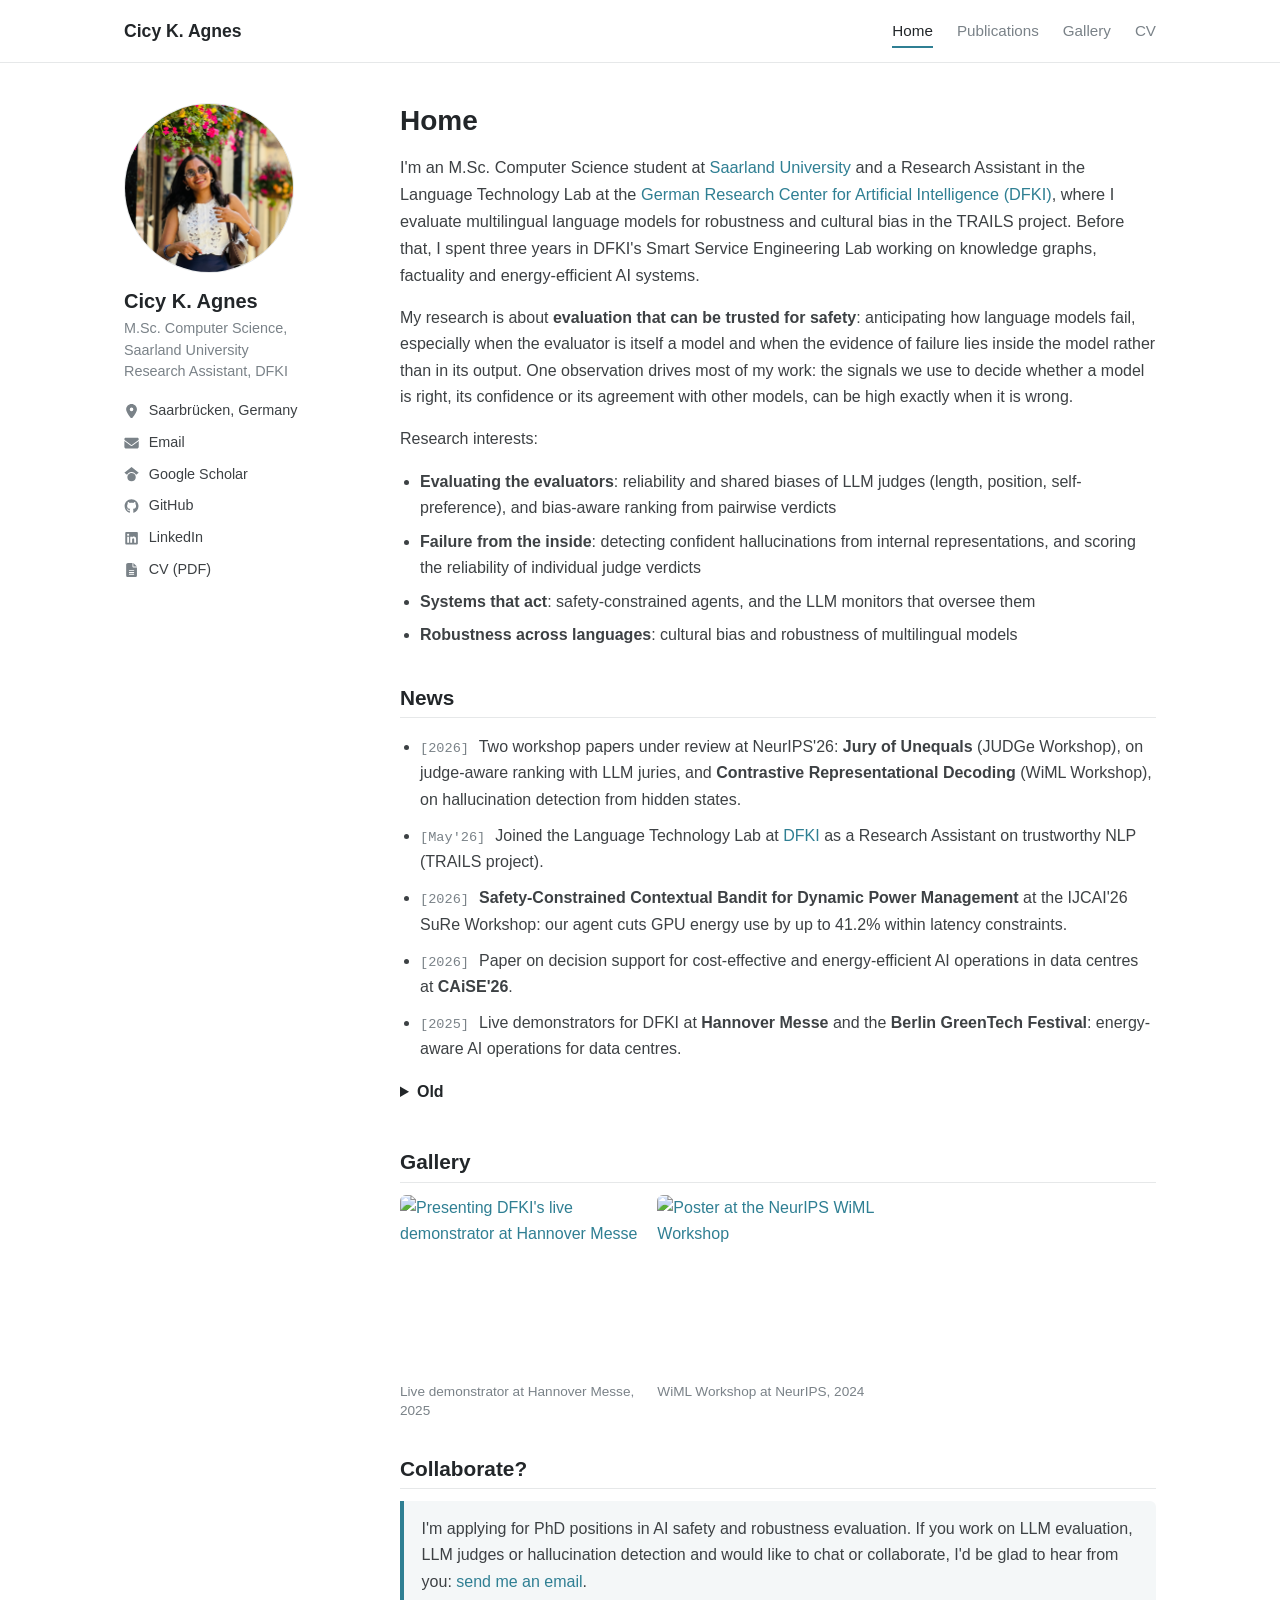
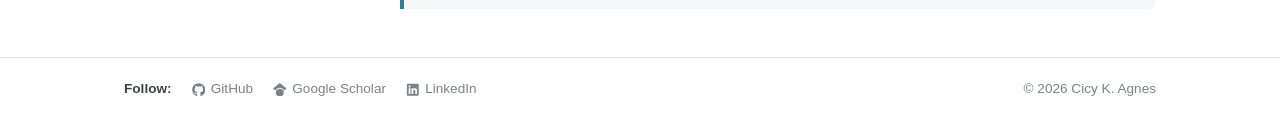
==== index.html @ 43bc0677 "Update gallery image links in index.html" ====
<!doctype html>
<html lang="en">
<head>
  <meta charset="utf-8">
  <meta name="viewport" content="width=device-width, initial-scale=1">
  <title>Cicy K. Agnes</title>
  <meta name="description" content="Cicy K. Agnes: M.Sc. Computer Science student at Saarland University and Research Assistant at DFKI, working on safety and robustness evaluation of language models, LLM-as-a-judge and hallucination detection.">
  <meta name="author" content="Cicy K. Agnes">
  <meta property="og:title" content="Cicy K. Agnes">
  <meta property="og:description" content="Cicy K. Agnes: M.Sc. Computer Science student at Saarland University and Research Assistant at DFKI, working on safety and robustness evaluation of language models, LLM-as-a-judge and hallucination detection.">
  <meta property="og:type" content="website">
  <link rel="icon" href="data:image/svg+xml,%3Csvg xmlns='http://www.w3.org/2000/svg' viewBox='0 0 64 64'%3E%3Crect width='64' height='64' rx='14' fill='%232f7f93'/%3E%3Ctext x='32' y='42' font-family='Arial,sans-serif' font-size='28' font-weight='700' text-anchor='middle' fill='white'%3ECA%3C/text%3E%3C/svg%3E">
  <link rel="stylesheet" href="assets/css/style.css">
</head>
<body>

  <!-- Icons: Font Awesome Free 6.5.2 by @fontawesome - https://fontawesome.com
       License - https://fontawesome.com/license/free (Icons: CC BY 4.0) -->
  <svg xmlns="http://www.w3.org/2000/svg" style="display:none">
    <symbol id="i-github" viewBox="0 0 496 512"><path d="M165.9 397.4c0 2-2.3 3.6-5.2 3.6-3.3.3-5.6-1.3-5.6-3.6 0-2 2.3-3.6 5.2-3.6 3-.3 5.6 1.3 5.6 3.6zm-31.1-4.5c-.7 2 1.3 4.3 4.3 4.9 2.6 1 5.6 0 6.2-2s-1.3-4.3-4.3-5.2c-2.6-.7-5.5.3-6.2 2.3zm44.2-1.7c-2.9.7-4.9 2.6-4.6 4.9.3 2 2.9 3.3 5.9 2.6 2.9-.7 4.9-2.6 4.6-4.6-.3-1.9-3-3.2-5.9-2.9zM244.8 8C106.1 8 0 113.3 0 252c0 110.9 69.8 205.8 169.5 239.2 12.8 2.3 17.3-5.6 17.3-12.1 0-6.2-.3-40.4-.3-61.4 0 0-70 15-84.7-29.8 0 0-11.4-29.1-27.8-36.6 0 0-22.9-15.7 1.6-15.4 0 0 24.9 2 38.6 25.8 21.9 38.6 58.6 27.5 72.9 20.9 2.3-16 8.8-27.1 16-33.7-55.9-6.2-112.3-14.3-112.3-110.5 0-27.5 7.6-41.3 23.6-58.9-2.6-6.5-11.1-33.3 2.6-67.9 20.9-6.5 69 27 69 27 20-5.6 41.5-8.5 62.8-8.5s42.8 2.9 62.8 8.5c0 0 48.1-33.6 69-27 13.7 34.7 5.2 61.4 2.6 67.9 16 17.7 25.8 31.5 25.8 58.9 0 96.5-58.9 104.2-114.8 110.5 9.2 7.9 17 22.9 17 46.4 0 33.7-.3 75.4-.3 83.6 0 6.5 4.6 14.4 17.3 12.1C428.2 457.8 496 362.9 496 252 496 113.3 383.5 8 244.8 8zM97.2 352.9c-1.3 1-1 3.3.7 5.2 1.6 1.6 3.9 2.3 5.2 1 1.3-1 1-3.3-.7-5.2-1.6-1.6-3.9-2.3-5.2-1zm-10.8-8.1c-.7 1.3.3 2.9 2.3 3.9 1.6 1 3.6.7 4.3-.7.7-1.3-.3-2.9-2.3-3.9-2-.6-3.6-.3-4.3.7zm32.4 35.6c-1.6 1.3-1 4.3 1.3 6.2 2.3 2.3 5.2 2.6 6.5 1 1.3-1.3.7-4.3-1.3-6.2-2.2-2.3-5.2-2.6-6.5-1zm-11.4-14.7c-1.6 1-1.6 3.6 0 5.9 1.6 2.3 4.3 3.3 5.6 2.3 1.6-1.3 1.6-3.9 0-6.2-1.4-2.3-4-3.3-5.6-2z"/></symbol>
    <symbol id="i-linkedin" viewBox="0 0 448 512"><path d="M416 32H31.9C14.3 32 0 46.5 0 64.3v383.4C0 465.5 14.3 480 31.9 480H416c17.6 0 32-14.5 32-32.3V64.3c0-17.8-14.4-32.3-32-32.3zM135.4 416H69V202.2h66.5V416zm-33.2-243c-21.3 0-38.5-17.3-38.5-38.5S80.9 96 102.2 96c21.2 0 38.5 17.3 38.5 38.5 0 21.3-17.2 38.5-38.5 38.5zm282.1 243h-66.4V312c0-24.8-.5-56.7-34.5-56.7-34.6 0-39.9 27-39.9 54.9V416h-66.4V202.2h63.7v29.2h.9c8.9-16.8 30.6-34.5 62.9-34.5 67.2 0 79.7 44.3 79.7 101.9V416z"/></symbol>
    <symbol id="i-scholar" viewBox="0 0 512 512"><path d="M390.9 298.5c0 0 0 .1 .1 .1c9.2 19.4 14.4 41.1 14.4 64C405.3 445.1 338.5 512 256 512s-149.3-66.9-149.3-149.3c0-22.9 5.2-44.6 14.4-64h0c1.7-3.6 3.6-7.2 5.6-10.7c4.4-7.6 9.4-14.7 15-21.3c27.4-32.6 68.5-53.3 114.4-53.3c33.6 0 64.6 11.1 89.6 29.9c9.1 6.9 17.4 14.7 24.8 23.5c5.6 6.6 10.6 13.8 15 21.3c2 3.4 3.8 7 5.5 10.5zm26.4-18.8c-30.1-58.4-91-98.4-161.3-98.4s-131.2 40-161.3 98.4L0 202.7 256 0 512 202.7l-94.7 77.1z"/></symbol>
    <symbol id="i-envelope" viewBox="0 0 512 512"><path d="M48 64C21.5 64 0 85.5 0 112c0 15.1 7.1 29.3 19.2 38.4L236.8 313.6c11.4 8.5 27 8.5 38.4 0L492.8 150.4c12.1-9.1 19.2-23.3 19.2-38.4c0-26.5-21.5-48-48-48H48zM0 176V384c0 35.3 28.7 64 64 64H448c35.3 0 64-28.7 64-64V176L294.4 339.2c-22.8 17.1-54 17.1-76.8 0L0 176z"/></symbol>
    <symbol id="i-location" viewBox="0 0 384 512"><path d="M215.7 499.2C267 435 384 279.4 384 192C384 86 298 0 192 0S0 86 0 192c0 87.4 117 243 168.3 307.2c12.3 15.3 35.1 15.3 47.4 0zM192 128a64 64 0 1 1 0 128 64 64 0 1 1 0-128z"/></symbol>
    <symbol id="i-cv" viewBox="0 0 384 512"><path d="M64 0C28.7 0 0 28.7 0 64V448c0 35.3 28.7 64 64 64H320c35.3 0 64-28.7 64-64V160H256c-17.7 0-32-14.3-32-32V0H64zM256 0V128H384L256 0zM112 256H272c8.8 0 16 7.2 16 16s-7.2 16-16 16H112c-8.8 0-16-7.2-16-16s7.2-16 16-16zm0 64H272c8.8 0 16 7.2 16 16s-7.2 16-16 16H112c-8.8 0-16-7.2-16-16s7.2-16 16-16zm0 64H272c8.8 0 16 7.2 16 16s-7.2 16-16 16H112c-8.8 0-16-7.2-16-16s7.2-16 16-16z"/></symbol>
  </svg>

  <header class="masthead">
    <div class="masthead-inner">
      <a class="site-title" href="index.html">Cicy K. Agnes</a>
      <nav class="site-nav" aria-label="Main">
      <a href="index.html" aria-current="page">Home</a>
      <a href="publications.html">Publications</a>
      <a href="index.html#gallery">Gallery</a>
      <a href="files/CV.pdf">CV</a>
      </nav>
    </div>
  </header>

  <div class="page">
    <aside class="sidebar">
      
      <img class="avatar" src="images/IMG_2070.jpg" onerror="this.onerror=null;this.src='images/profile.svg'" alt="Photo of Cicy K. Agnes">
      <h2 class="author-name">Cicy K. Agnes</h2>
      <p class="author-bio">M.Sc. Computer Science, Saarland University<br>Research Assistant, DFKI</p>
      <ul class="author-links">
        <li><svg class="icon" aria-hidden="true"><use href="#i-location"/></svg><span>Saarbr&uuml;cken, Germany</span></li>
        <li><svg class="icon" aria-hidden="true"><use href="#i-envelope"/></svg><a href="mailto:cicyagnes@gmail.com">Email</a></li>
        <li><svg class="icon" aria-hidden="true"><use href="#i-scholar"/></svg><a href="https://scholar.google.com/citations?user=YOUR-SCHOLAR-ID">Google Scholar</a></li>
        <li><svg class="icon" aria-hidden="true"><use href="#i-github"/></svg><a href="https://github.com/YOUR-GITHUB-USERNAME">GitHub</a></li>
        <li><svg class="icon" aria-hidden="true"><use href="#i-linkedin"/></svg><a href="https://www.linkedin.com/in/cicykagnes">LinkedIn</a></li>
        <li><svg class="icon" aria-hidden="true"><use href="#i-cv"/></svg><a href="files/CV.pdf">CV (PDF)</a></li>
      </ul>
    </aside>

    <main class="content">
      <h1>Home</h1>

      <p class="lead">I'm an M.Sc. Computer Science student at <a href="https://www.uni-saarland.de/">Saarland University</a>
      and a Research Assistant in the Language Technology Lab at the
      <a href="https://www.dfki.de/">German Research Center for Artificial Intelligence (DFKI)</a>, where I evaluate
      multilingual language models for robustness and cultural bias in the TRAILS project. Before that, I spent three years
      in DFKI's Smart Service Engineering Lab working on knowledge graphs, factuality and energy-efficient AI systems.</p>

      <p>My research is about <b>evaluation that can be trusted for safety</b>: anticipating how language models fail,
      especially when the evaluator is itself a model and when the evidence of failure lies inside the model rather than in
      its output. One observation drives most of my work: the signals we use to decide whether a model is right, its
      confidence or its agreement with other models, can be high exactly when it is wrong.</p>

      <p>Research interests:</p>
      <ul>
        <li><b>Evaluating the evaluators</b>: reliability and shared biases of LLM judges (length, position, self-preference),
          and bias-aware ranking from pairwise verdicts</li>
        <li><b>Failure from the inside</b>: detecting confident hallucinations from internal representations, and scoring
          the reliability of individual judge verdicts</li>
        <li><b>Systems that act</b>: safety-constrained agents, and the LLM monitors that oversee them</li>
        <li><b>Robustness across languages</b>: cultural bias and robustness of multilingual models</li>
      </ul>

      <h2>News</h2>
      <!-- Add new items at the top. Format: <li><span class="date">[Mon'YY]</span> text</li> -->
      <ul class="news">
        <li><span class="date">[2026]</span> Two workshop papers under review at NeurIPS'26:
          <b>Jury of Unequals</b> (JUDGe Workshop), on judge-aware ranking with LLM juries, and
          <b>Contrastive Representational Decoding</b> (WiML Workshop), on hallucination detection from hidden states.</li>
        <li><span class="date">[May'26]</span> Joined the Language Technology Lab at
          <a href="https://www.dfki.de/">DFKI</a> as a Research Assistant on trustworthy NLP (TRAILS project).</li>
        <li><span class="date">[2026]</span> <b>Safety-Constrained Contextual Bandit for Dynamic Power Management</b>
          at the IJCAI'26 SuRe Workshop: our agent cuts GPU energy use by up to 41.2% within latency constraints.</li>
        <li><span class="date">[2026]</span> Paper on decision support for cost-effective and energy-efficient AI operations
          in data centres at <b>CAiSE'26</b>.</li>
        <li><span class="date">[2025]</span> Live demonstrators for DFKI at <b>Hannover Messe</b> and the
          <b>Berlin GreenTech Festival</b>: energy-aware AI operations for data centres.</li>
      </ul>

      <details class="older">
        <summary>Old</summary>
        <ul class="news">
          <li><span class="date">[2025]</span> Paper on artificial mental models for personalised rehabilitation medicine
            in <i>Bundesgesundheitsblatt</i>.</li>
          <li><span class="date">[Jun'24]</span> Started as a Junior Researcher in DFKI's Smart Service Engineering Lab.</li>
          <li><span class="date">[2024]</span> <b>Semantic Priming via Knowledge Graphs</b> at ICIS'24, and plan generation
            from unstructured documents at ECIS'24.</li>
          <li><span class="date">[2024]</span> <b>From Stateless to Adaptive</b> at the NeurIPS'24 WiML Workshop.</li>
          <li><span class="date">[2023]</span> <b>SNOOP</b>, on the faithfulness of summaries of genetic variants, at the
            AAAI Summer Symposium.</li>
          <li><span class="date">[May'23]</span> Started my M.Sc. in Computer Science at Saarland University.</li>
          <li><span class="date">[2022]</span> Complete my B.Tech. in Computer Science Engineering at Cochin University of Science and Technology.</li>
        </ul>
      </details>
      
      <h2 id="gallery">Gallery</h2>
      <div class="gallery">
        <figure>
          <a href="assets/gallery/hannover1.jpg"><img src="assets/gallery/hannover-messe-2025.jpg" alt="Presenting DFKI's live demonstrator at Hannover Messe" loading="lazy"></a>
          <figcaption>Live demonstrator at Hannover Messe, 2025</figcaption>
        </figure>
        <figure>
          <a href="assets/gallery/neurips1.jpg"><img src="assets/gallery/neurips-wiml-2024.jpg" alt="Poster at the NeurIPS WiML Workshop" loading="lazy"></a>
          <figcaption>WiML Workshop at NeurIPS, 2024</figcaption>
        </figure>
        <!-- add more <figure> blocks here -->
      </div>

      <!-- Full-size viewer. Without JavaScript, clicking a photo simply opens the image. -->
      <dialog id="lightbox" aria-label="Photo viewer">
        <img src="" alt="">
        <p></p>
      </dialog>
      <script>
        (function () {
          var box = document.getElementById('lightbox');
          var img = box.querySelector('img');
          var cap = box.querySelector('p');
          document.querySelectorAll('.gallery a').forEach(function (link) {
            link.addEventListener('click', function (e) {
              if (!box.showModal) return;
              e.preventDefault();
              var caption = link.parentElement.querySelector('figcaption');
              img.src = link.href;
              img.alt = link.querySelector('img').alt;
              cap.textContent = caption ? caption.textContent : '';
              box.showModal();
            });
          });
          box.addEventListener('click', function () { box.close(); });
        })();
      </script>
      
      <h2>Collaborate?</h2>
      <div class="callout">
        <p>I'm applying for PhD positions in AI safety and robustness evaluation. If you work on LLM evaluation, LLM judges
        or hallucination detection and would like to chat or collaborate, I'd be glad to hear from you:
        <a href="mailto:cicyagnes@gmail.com">send me an email</a>.</p>
      </div>
    </main>
  </div>

  <footer class="site-footer">
    <div class="footer-inner">
      <span class="follow">Follow:</span>
      <a href="https://github.com/YOUR-GITHUB-USERNAME"><svg class="icon" aria-hidden="true"><use href="#i-github"/></svg> GitHub</a>
      <a href="https://scholar.google.com/citations?user=YOUR-SCHOLAR-ID"><svg class="icon" aria-hidden="true"><use href="#i-scholar"/></svg> Google Scholar</a>
      <a href="https://www.linkedin.com/in/cicykagnes"><svg class="icon" aria-hidden="true"><use href="#i-linkedin"/></svg> LinkedIn</a>
      <span class="copy">&copy; 2026 Cicy K. Agnes</span>
    </div>
  </footer>

</body>
</html>
---- assets/css/style.css ----
/* ==========================================================================
   Personal academic site — Cicy K. Agnes
   Layout inspired by the AcademicPages / Minimal Mistakes look:
   top masthead, sticky author sidebar on the left, content on the right.
   ========================================================================== */

:root {
  --bg: #ffffff;
  --text: #3d4144;
  --muted: #7a8288;
  --heading: #222629;
  --border: #e6e8e9;
  --link: #2f7f93;
  --link-hover: #1e5a69;
  --accent-bg: #f4f7f8;
  --badge-bg: #eaf3f5;
  --badge-text: #24687a;
  --highlight: #b3261e;
  --code-bg: #f7f8f9;

  --font: -apple-system, BlinkMacSystemFont, "Segoe UI", Roboto, "Helvetica Neue", Arial, sans-serif;
  --mono: ui-monospace, SFMono-Regular, Menlo, Consolas, "Liberation Mono", monospace;

  --page-width: 1080px;
  --sidebar-width: 220px;
}

@media (prefers-color-scheme: dark) {
  :root {
    --bg: #16191c;
    --text: #d3d7da;
    --muted: #9aa2a8;
    --heading: #f0f2f3;
    --border: #2b3035;
    --link: #6cc3d8;
    --link-hover: #9ad8e7;
    --accent-bg: #1d2125;
    --badge-bg: #1f3238;
    --badge-text: #8fd3e3;
    --highlight: #ff8a80;
    --code-bg: #1d2125;
  }
}

/* ---------- Base ---------- */

*, *::before, *::after { box-sizing: border-box; }

html { font-size: 16px; -webkit-text-size-adjust: 100%; }

body {
  margin: 0;
  background: var(--bg);
  color: var(--text);
  font-family: var(--font);
  line-height: 1.65;
}

a { color: var(--link); text-decoration: none; }
a:hover { color: var(--link-hover); text-decoration: underline; }

h1, h2, h3 { color: var(--heading); line-height: 1.25; }

h1 {
  font-size: 1.75rem;
  margin: 0 0 1rem;
}

h2 {
  font-size: 1.3rem;
  margin: 2.25rem 0 0.75rem;
  padding-bottom: 0.4rem;
  border-bottom: 1px solid var(--border);
}

ul { padding-left: 1.25rem; }
li { margin-bottom: 0.45rem; }

.icon {
  width: 1em;
  height: 1em;
  fill: currentColor;
  vertical-align: -0.125em;
  flex-shrink: 0;
}

/* ---------- Masthead ---------- */

.masthead {
  border-bottom: 1px solid var(--border);
  background: var(--bg);
}

.masthead-inner {
  max-width: var(--page-width);
  margin: 0 auto;
  padding: 0.9rem 1.5rem;
  display: flex;
  align-items: center;
  justify-content: space-between;
  gap: 1rem;
  flex-wrap: wrap;
}

.site-title {
  font-weight: 700;
  font-size: 1.1rem;
  color: var(--heading);
}
.site-title:hover { color: var(--heading); text-decoration: none; }

.site-nav { display: flex; gap: 1.5rem; }

.site-nav a {
  color: var(--muted);
  font-size: 0.95rem;
  padding: 0.2rem 0;
  border-bottom: 2px solid transparent;
}
.site-nav a:hover { color: var(--heading); text-decoration: none; }
.site-nav a[aria-current="page"] {
  color: var(--heading);
  border-bottom-color: var(--link);
}

/* ---------- Page layout ---------- */

.page {
  max-width: var(--page-width);
  margin: 0 auto;
  padding: 2.5rem 1.5rem 3rem;
  display: grid;
  grid-template-columns: var(--sidebar-width) minmax(0, 1fr);
  gap: 3.5rem;
}

/* ---------- Sidebar ---------- */

.sidebar {
  position: sticky;
  top: 2rem;
  align-self: start;
}

.avatar {
  width: 170px;
  height: 170px;
  border-radius: 50%;
  object-fit: cover;
  border: 1px solid var(--border);
  display: block;
}

.author-name {
  font-size: 1.25rem;
  margin: 1rem 0 0.25rem;
  border: 0;
  padding: 0;
}

.author-bio {
  color: var(--muted);
  font-size: 0.9rem;
  margin: 0 0 1rem;
  line-height: 1.5;
}

.author-links {
  list-style: none;
  padding: 0;
  margin: 0;
  font-size: 0.9rem;
}

.author-links li {
  display: flex;
  align-items: center;
  gap: 0.6rem;
  margin-bottom: 0.5rem;
}

.author-links .icon { width: 1.05em; color: var(--muted); }
.author-links a { color: var(--text); }
.author-links a:hover { color: var(--link); }

/* ---------- Content ---------- */

.content { min-width: 0; }

.content p { margin: 0 0 1rem; }

.lead { font-size: 1.02rem; }

.news li { margin-bottom: 0.6rem; }

.date {
  font-family: var(--mono);
  font-size: 0.85em;
  color: var(--muted);
  margin-right: 0.35rem;
  white-space: nowrap;
}

.award { color: var(--highlight); font-weight: 600; }

details.older {
  margin-top: 0.5rem;
}
details.older > summary {
  cursor: pointer;
  font-weight: 600;
  color: var(--heading);
  margin-bottom: 0.5rem;
}

.callout {
  background: var(--accent-bg);
  border-left: 4px solid var(--link);
  padding: 0.9rem 1.1rem;
  border-radius: 0 6px 6px 0;
}
.callout p:last-child { margin-bottom: 0; }

/* ---------- Publications ---------- */

.pub-note {
  color: var(--muted);
  font-size: 0.9rem;
}

.pub-year {
  font-size: 1.05rem;
  color: var(--muted);
  font-weight: 600;
  margin: 2rem 0 0.75rem;
  border: 0;
  padding: 0;
}

.pub {
  padding: 0.9rem 0 1rem;
  border-bottom: 1px solid var(--border);
}
.pub:last-of-type { border-bottom: 0; }

.pub-title {
  font-weight: 600;
  color: var(--heading);
  margin-bottom: 0.15rem;
}

.pub-authors { font-size: 0.93rem; }
.pub-authors .me { font-weight: 700; color: var(--heading); }

.pub-venue {
  font-size: 0.9rem;
  color: var(--muted);
  font-style: italic;
  margin-top: 0.1rem;
}

.badge {
  display: inline-block;
  font-style: normal;
  font-size: 0.72rem;
  font-weight: 600;
  letter-spacing: 0.02em;
  padding: 0.05rem 0.45rem;
  border-radius: 4px;
  background: var(--badge-bg);
  color: var(--badge-text);
  margin-right: 0.4rem;
  vertical-align: 0.08em;
}

.pub-tldr {
  font-size: 0.9rem;
  margin: 0.4rem 0 0;
}

.pub-links {
  display: flex;
  flex-wrap: wrap;
  gap: 0.4rem;
  margin-top: 0.5rem;
  align-items: flex-start;
}

.pub-links a,
.pub-links summary {
  font-size: 0.78rem;
  font-weight: 600;
  padding: 0.12rem 0.55rem;
  border: 1px solid var(--border);
  border-radius: 4px;
  color: var(--text);
  cursor: pointer;
  list-style: none;
}
.pub-links summary::-webkit-details-marker { display: none; }
.pub-links a:hover,
.pub-links summary:hover {
  border-color: var(--link);
  color: var(--link);
  text-decoration: none;
}

.pub-links details { flex-basis: 100%; }
.pub-links details:not([open]) { flex-basis: auto; }
.pub-links details summary { display: inline-block; }

.bibtex {
  margin: 0.5rem 0 0;
  padding: 0.75rem 0.9rem;
  background: var(--code-bg);
  border: 1px solid var(--border);
  border-radius: 6px;
  font-family: var(--mono);
  font-size: 0.78rem;
  line-height: 1.5;
  white-space: pre-wrap;
  overflow-wrap: anywhere;
}

/* ---------- Footer ---------- */

.site-footer {
  border-top: 1px solid var(--border);
  color: var(--muted);
  font-size: 0.85rem;
}

.footer-inner {
  max-width: var(--page-width);
  margin: 0 auto;
  padding: 1.25rem 1.5rem 2rem;
  display: flex;
  flex-wrap: wrap;
  gap: 0.5rem 1.25rem;
  align-items: center;
}

.footer-inner .follow { font-weight: 700; color: var(--text); }
.footer-inner a { color: var(--muted); display: inline-flex; align-items: center; gap: 0.35rem; }
.footer-inner a:hover { color: var(--link); }
.footer-inner .copy { margin-left: auto; }

/* ---------- Mobile ---------- */

@media (max-width: 760px) {
  .page {
    grid-template-columns: 1fr;
    gap: 1.75rem;
    padding: 1.5rem 1rem 2.5rem;
  }

  .masthead-inner,
  .footer-inner { padding-left: 1rem; padding-right: 1rem; }

  .sidebar {
    position: static;
    display: grid;
    grid-template-columns: 96px 1fr;
    column-gap: 1rem;
    align-items: center;
    padding-bottom: 1.25rem;
    border-bottom: 1px solid var(--border);
  }

  .avatar { width: 96px; height: 96px; grid-row: span 2; }
  .author-name { margin-top: 0; }
  .author-bio { margin-bottom: 0; }

  .author-links {
    grid-column: 1 / -1;
    display: flex;
    flex-wrap: wrap;
    gap: 0.4rem 1.1rem;
    margin-top: 1rem;
  }
  .author-links li { margin: 0; }

  .footer-inner .copy { margin-left: 0; width: 100%; }
}



/* ---------- Gallery ---------- */

.gallery {
  display: grid;
  grid-template-columns: repeat(auto-fill, minmax(200px, 1fr));
  gap: 1rem;
}
.gallery figure { margin: 0; }
.gallery a { display: block; overflow: hidden; border-radius: 6px; }
.gallery img {
  width: 100%;
  aspect-ratio: 4 / 3;
  object-fit: cover;
  display: block;
  transition: transform 0.25s ease;
}
.gallery a:hover img { transform: scale(1.04); }
.gallery figcaption { font-size: 0.85rem; color: var(--muted); margin-top: 0.4rem; line-height: 1.4; }

#lightbox { border: 0; padding: 0; background: transparent; max-width: 94vw; max-height: 94vh; cursor: zoom-out; }
#lightbox::backdrop { background: rgba(0, 0, 0, 0.85); }
#lightbox img { display: block; max-width: 94vw; max-height: 84vh; margin: 0 auto; border-radius: 6px; }
#lightbox p { color: #fff; text-align: center; font-size: 0.9rem; margin: 0.6rem 0 0; }
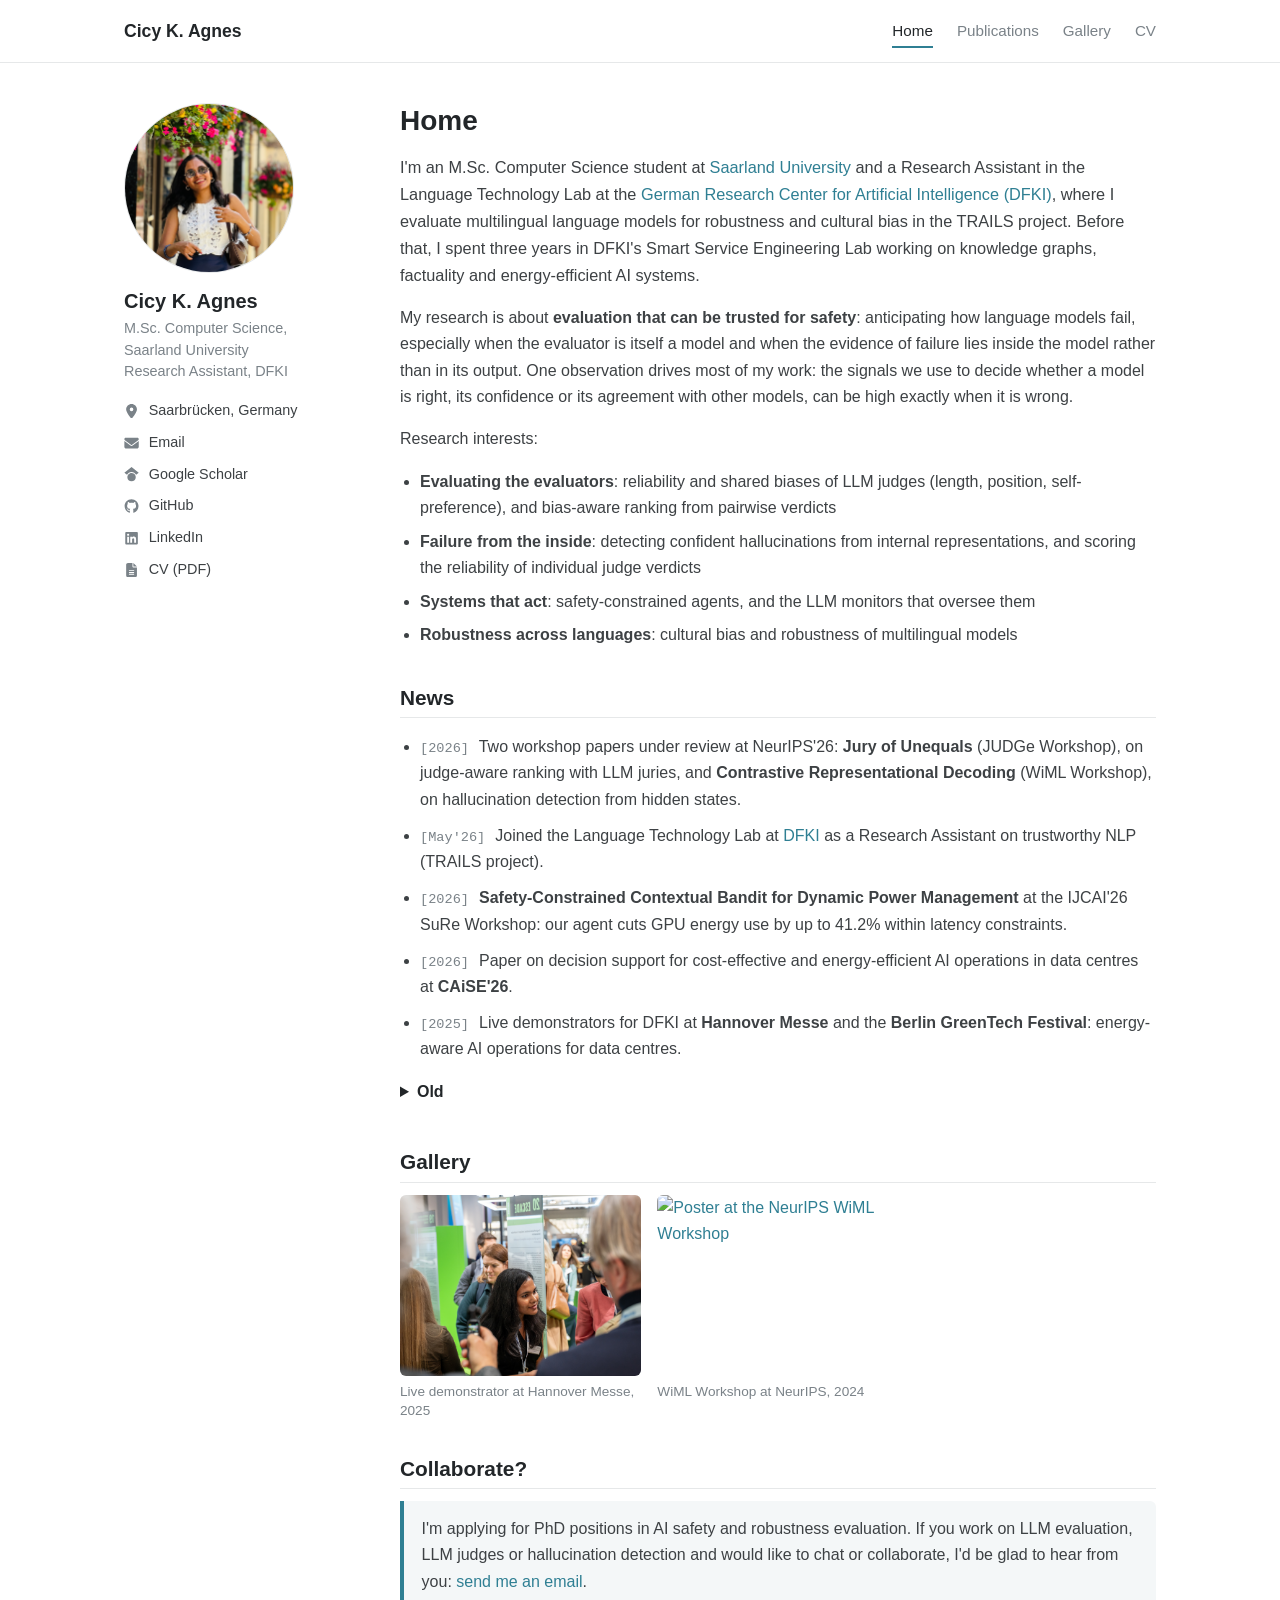
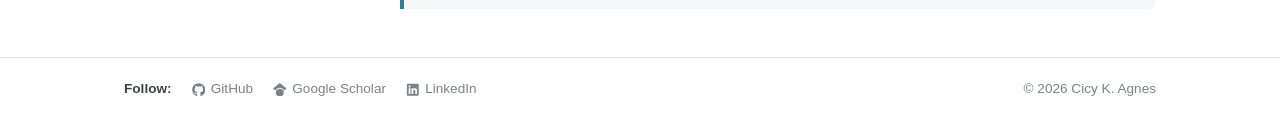
==== commit dd175d44: "Update image sources in gallery section" ====
--- a/index.html
+++ b/index.html
@@ -112,11 +112,11 @@
       <h2 id="gallery">Gallery</h2>
       <div class="gallery">
         <figure>
-          <a href="assets/gallery/hannover1.jpg"><img src="assets/gallery/hannover-messe-2025.jpg" alt="Presenting DFKI's live demonstrator at Hannover Messe" loading="lazy"></a>
+          <a href="assets/gallery/hannover1.jpg"><img src="assets/gallery/hannover1.jpg" alt="Presenting DFKI's live demonstrator at Hannover Messe" loading="lazy"></a>
           <figcaption>Live demonstrator at Hannover Messe, 2025</figcaption>
         </figure>
         <figure>
-          <a href="assets/gallery/neurips1.jpg"><img src="assets/gallery/neurips-wiml-2024.jpg" alt="Poster at the NeurIPS WiML Workshop" loading="lazy"></a>
+          <a href="assets/gallery/neurips1.jpg"><img src="assets/gallery/neurips1.jpg" alt="Poster at the NeurIPS WiML Workshop" loading="lazy"></a>
           <figcaption>WiML Workshop at NeurIPS, 2024</figcaption>
         </figure>
         <!-- add more <figure> blocks here -->
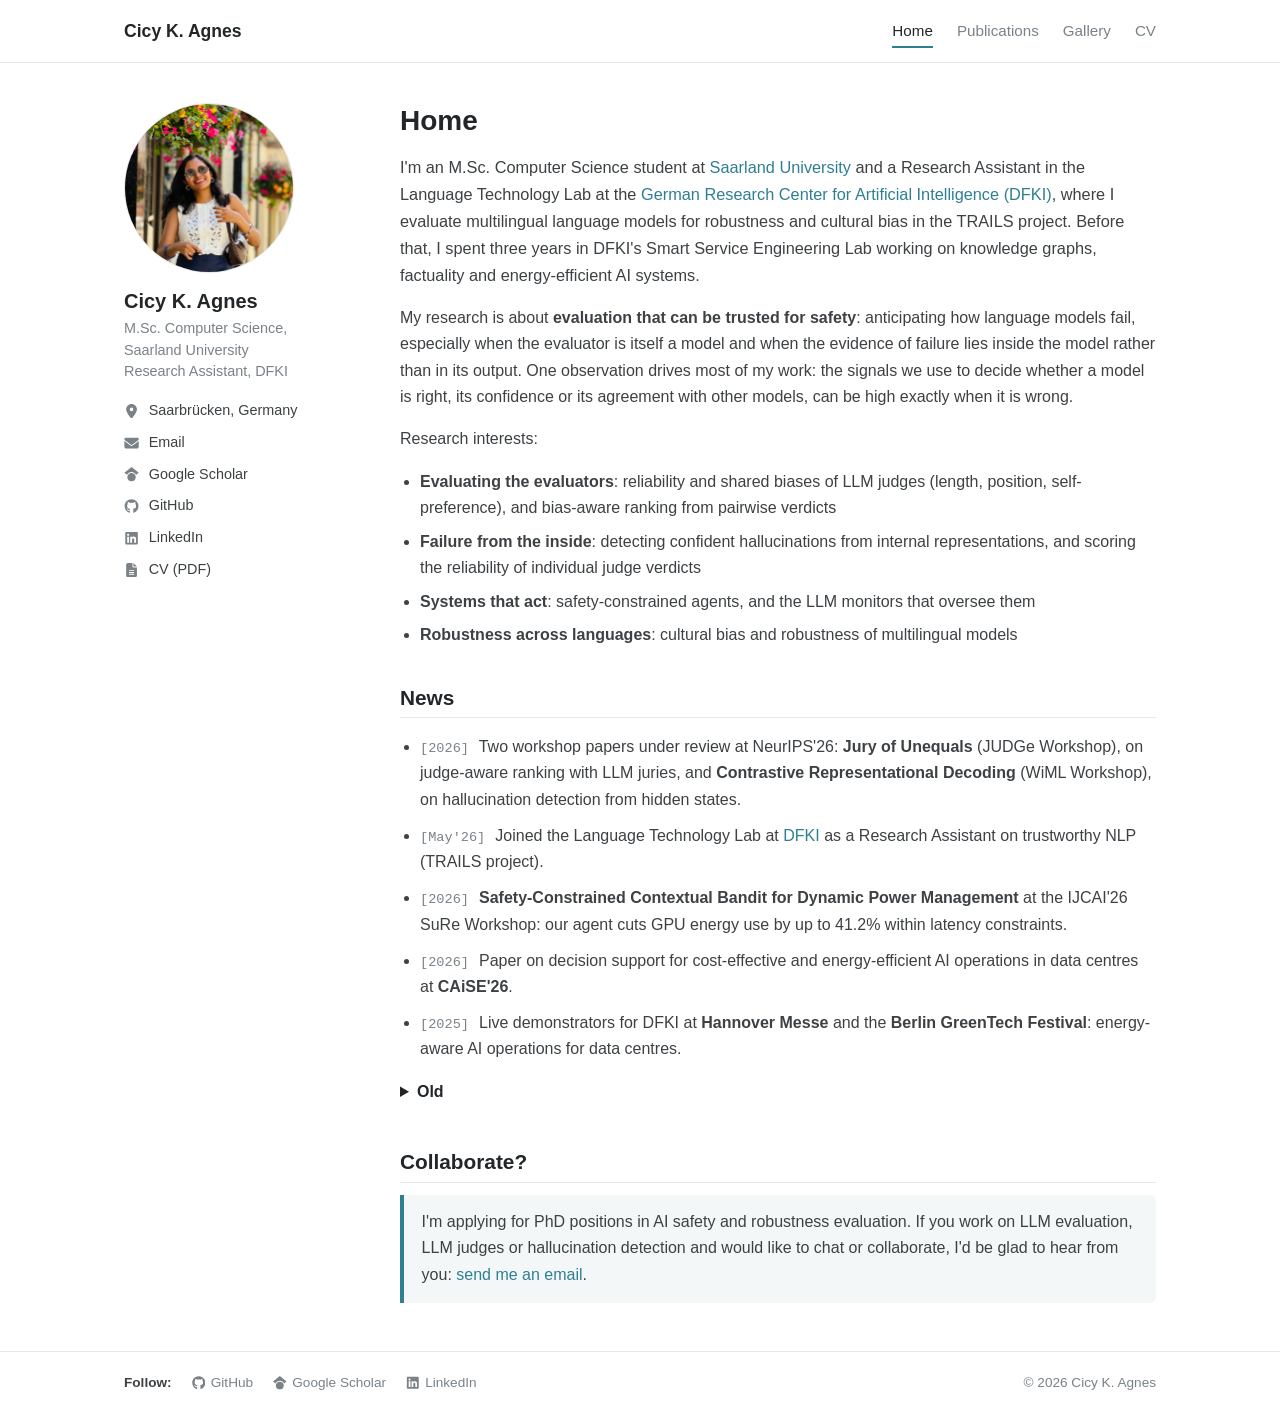
==== commit c077d8d3: "Remove gallery section and update footer links Removed the gallery section and related scripts from " ====
--- a/index.html
+++ b/index.html
@@ -109,43 +109,6 @@
         </ul>
       </details>
       
-      <h2 id="gallery">Gallery</h2>
-      <div class="gallery">
-        <figure>
-          <a href="assets/gallery/hannover1.jpg"><img src="assets/gallery/hannover1.jpg" alt="Presenting DFKI's live demonstrator at Hannover Messe" loading="lazy"></a>
-          <figcaption>Live demonstrator at Hannover Messe, 2025</figcaption>
-        </figure>
-        <figure>
-          <a href="assets/gallery/neurips1.jpg"><img src="assets/gallery/neurips1.jpg" alt="Poster at the NeurIPS WiML Workshop" loading="lazy"></a>
-          <figcaption>WiML Workshop at NeurIPS, 2024</figcaption>
-        </figure>
-        <!-- add more <figure> blocks here -->
-      </div>
-
-      <!-- Full-size viewer. Without JavaScript, clicking a photo simply opens the image. -->
-      <dialog id="lightbox" aria-label="Photo viewer">
-        <img src="" alt="">
-        <p></p>
-      </dialog>
-      <script>
-        (function () {
-          var box = document.getElementById('lightbox');
-          var img = box.querySelector('img');
-          var cap = box.querySelector('p');
-          document.querySelectorAll('.gallery a').forEach(function (link) {
-            link.addEventListener('click', function (e) {
-              if (!box.showModal) return;
-              e.preventDefault();
-              var caption = link.parentElement.querySelector('figcaption');
-              img.src = link.href;
-              img.alt = link.querySelector('img').alt;
-              cap.textContent = caption ? caption.textContent : '';
-              box.showModal();
-            });
-          });
-          box.addEventListener('click', function () { box.close(); });
-        })();
-      </script>
       
       <h2>Collaborate?</h2>
       <div class="callout">
@@ -159,8 +122,8 @@
   <footer class="site-footer">
     <div class="footer-inner">
       <span class="follow">Follow:</span>
-      <a href="https://github.com/YOUR-GITHUB-USERNAME"><svg class="icon" aria-hidden="true"><use href="#i-github"/></svg> GitHub</a>
-      <a href="https://scholar.google.com/citations?user=YOUR-SCHOLAR-ID"><svg class="icon" aria-hidden="true"><use href="#i-scholar"/></svg> Google Scholar</a>
+      <a href="https://github.com/cicykagnes"><svg class="icon" aria-hidden="true"><use href="#i-github"/></svg> GitHub</a>
+      <a href="https://scholar.google.com/citations?user=DtPg64kAAAAJ&hl=en"><svg class="icon" aria-hidden="true"><use href="#i-scholar"/></svg> Google Scholar</a>
       <a href="https://www.linkedin.com/in/cicykagnes"><svg class="icon" aria-hidden="true"><use href="#i-linkedin"/></svg> LinkedIn</a>
       <span class="copy">&copy; 2026 Cicy K. Agnes</span>
     </div>
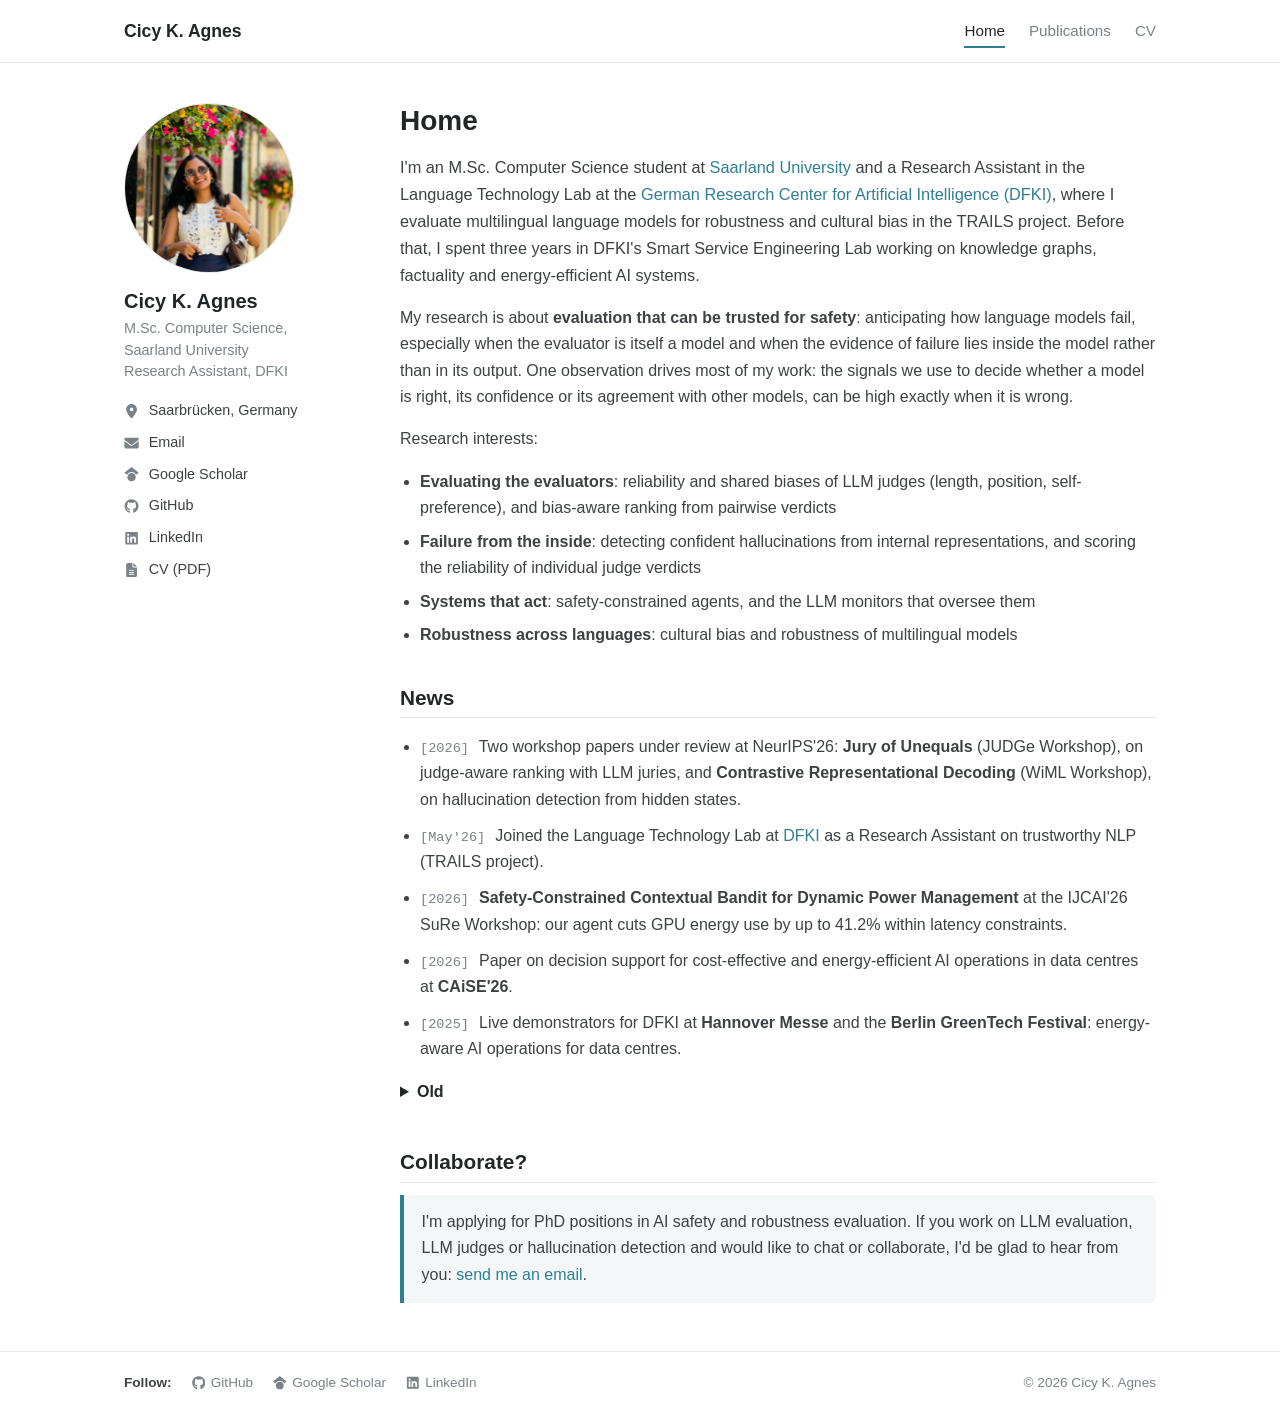
==== commit 2e8e7668: "Remove Gallery link from site navigation Removed the link to the Gallery section from the navigation" ====
--- a/index.html
+++ b/index.html
@@ -31,7 +31,6 @@
       <nav class="site-nav" aria-label="Main">
       <a href="index.html" aria-current="page">Home</a>
       <a href="publications.html">Publications</a>
-      <a href="index.html#gallery">Gallery</a>
       <a href="files/CV.pdf">CV</a>
       </nav>
     </div>
@@ -105,7 +104,7 @@
           <li><span class="date">[2023]</span> <b>SNOOP</b>, on the faithfulness of summaries of genetic variants, at the
             AAAI Summer Symposium.</li>
           <li><span class="date">[May'23]</span> Started my M.Sc. in Computer Science at Saarland University.</li>
-          <li><span class="date">[2022]</span> Complete my B.Tech. in Computer Science Engineering at Cochin University of Science and Technology.</li>
+          <li><span class="date">[2022]</span> Completed my B.Tech. in Computer Science Engineering at Cochin University of Science and Technology.</li>
         </ul>
       </details>
       
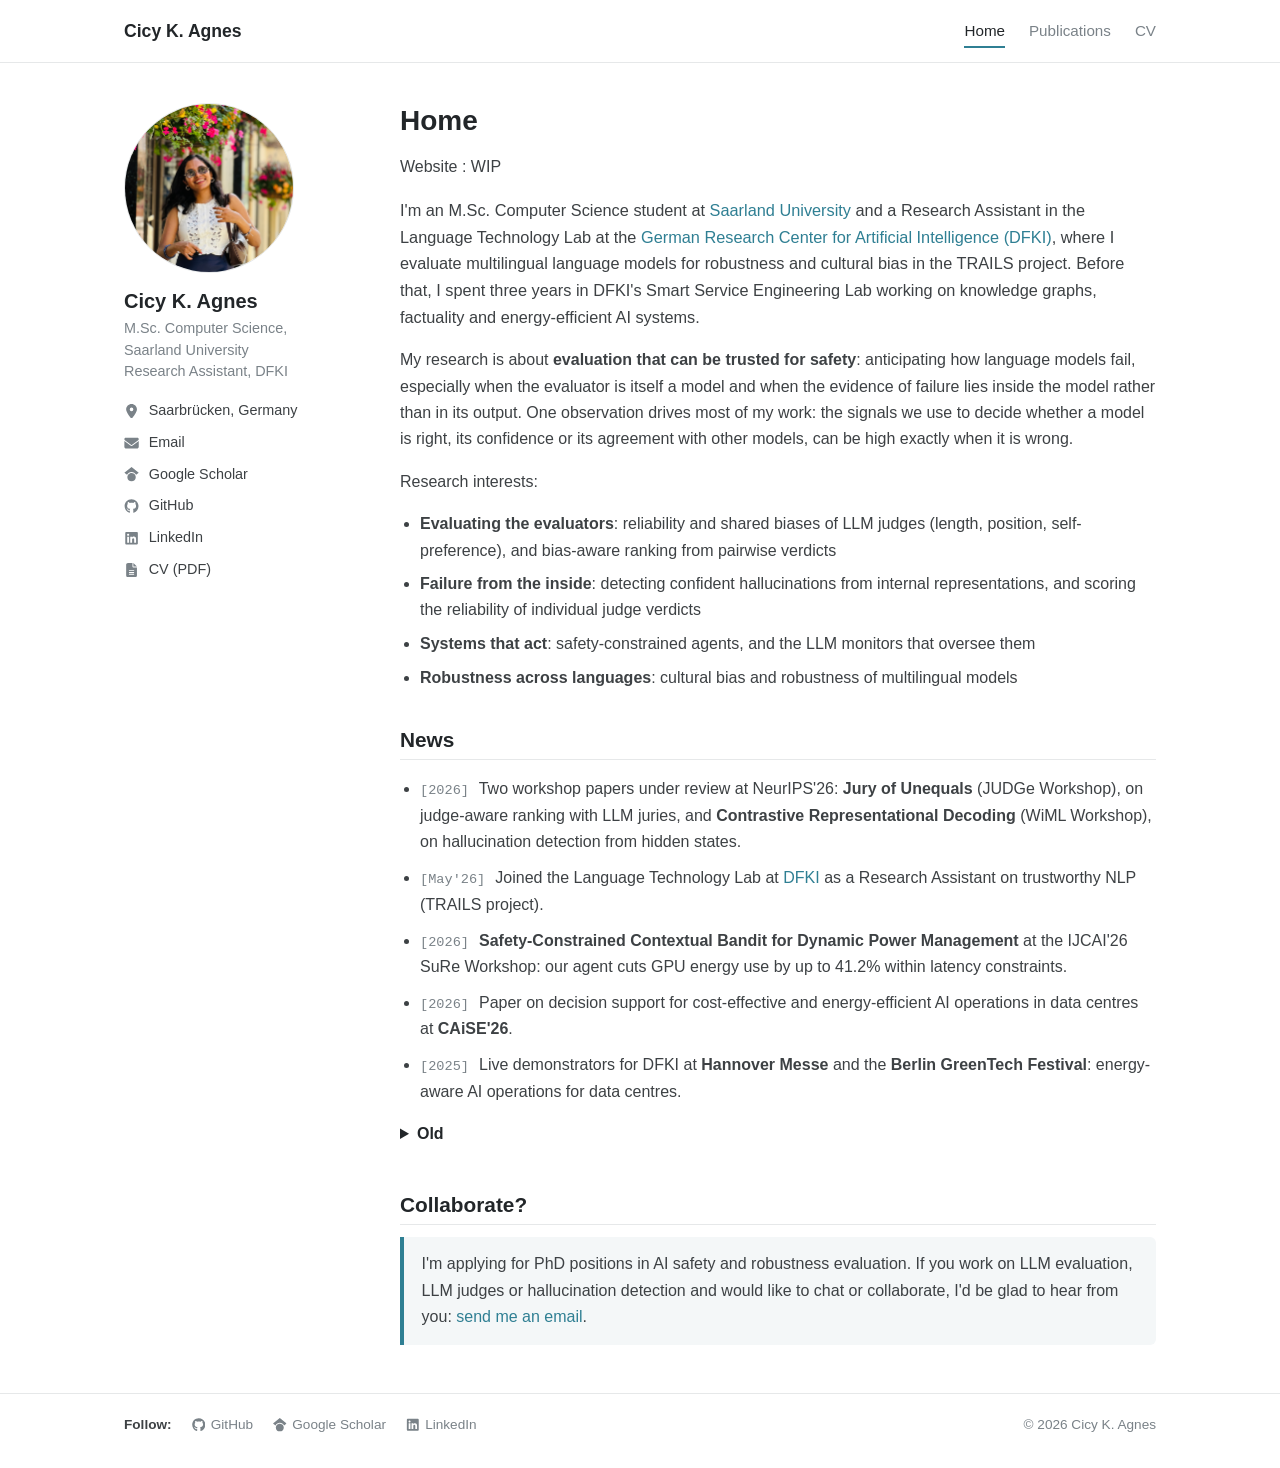
==== commit e39a1436: "Correct HTML paragraph formatting Fixed HTML formatting for the 'Website' paragraph." ====
--- a/index.html
+++ b/index.html
@@ -54,7 +54,7 @@
 
     <main class="content">
       <h1>Home</h1>
-
+      <p> Website : WIP</p>   
       <p class="lead">I'm an M.Sc. Computer Science student at <a href="https://www.uni-saarland.de/">Saarland University</a>
       and a Research Assistant in the Language Technology Lab at the
       <a href="https://www.dfki.de/">German Research Center for Artificial Intelligence (DFKI)</a>, where I evaluate
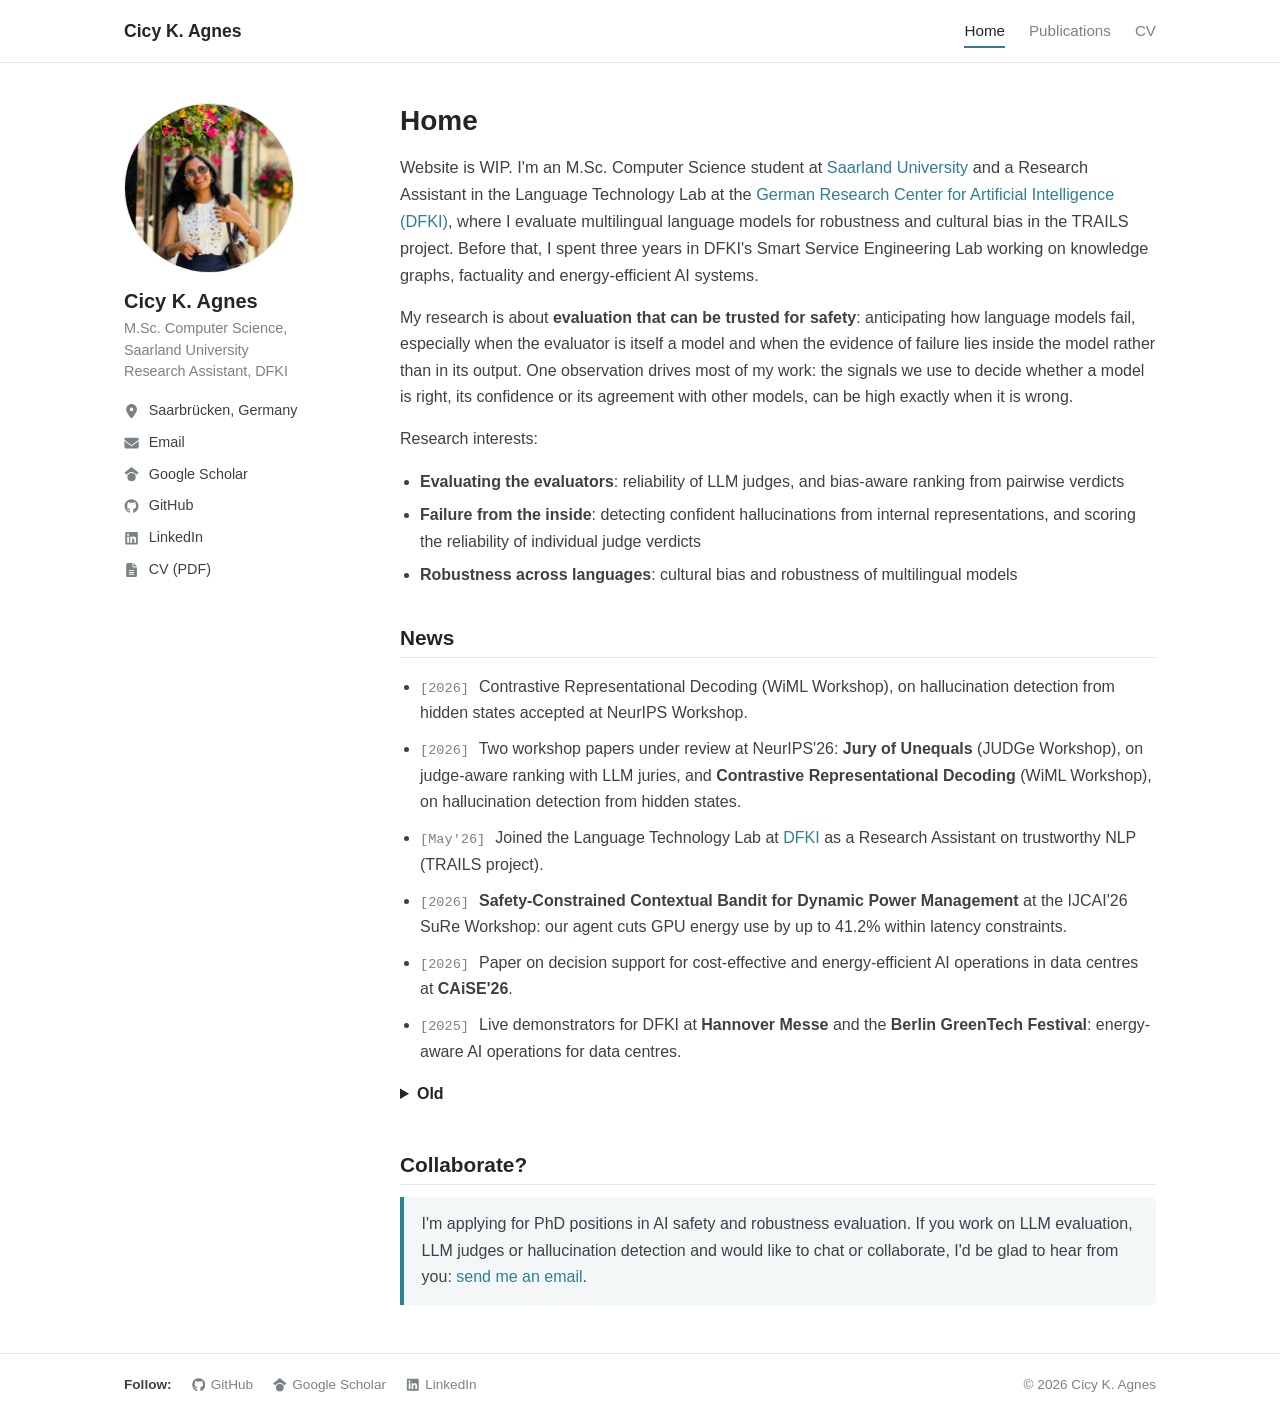
==== commit e8e0335f: "Revise content in index.html for clarity Updated personal information and research interests in the " ====
--- a/index.html
+++ b/index.html
@@ -54,8 +54,8 @@
 
     <main class="content">
       <h1>Home</h1>
-      <p> Website : WIP</p>   
-      <p class="lead">I'm an M.Sc. Computer Science student at <a href="https://www.uni-saarland.de/">Saarland University</a>
+       
+      <p class="lead">   Website is WIP. I'm an M.Sc. Computer Science student at <a href="https://www.uni-saarland.de/">Saarland University</a>
       and a Research Assistant in the Language Technology Lab at the
       <a href="https://www.dfki.de/">German Research Center for Artificial Intelligence (DFKI)</a>, where I evaluate
       multilingual language models for robustness and cultural bias in the TRAILS project. Before that, I spent three years
@@ -68,17 +68,19 @@
 
       <p>Research interests:</p>
       <ul>
-        <li><b>Evaluating the evaluators</b>: reliability and shared biases of LLM judges (length, position, self-preference),
+        <li><b>Evaluating the evaluators</b>: reliability of LLM judges,
           and bias-aware ranking from pairwise verdicts</li>
         <li><b>Failure from the inside</b>: detecting confident hallucinations from internal representations, and scoring
           the reliability of individual judge verdicts</li>
-        <li><b>Systems that act</b>: safety-constrained agents, and the LLM monitors that oversee them</li>
+
         <li><b>Robustness across languages</b>: cultural bias and robustness of multilingual models</li>
       </ul>
 
       <h2>News</h2>
       <!-- Add new items at the top. Format: <li><span class="date">[Mon'YY]</span> text</li> -->
       <ul class="news">
+        <li><span class="date">[2026]</span> Contrastive Representational Decoding</b> (WiML Workshop), on hallucination detection from hidden states accepted at NeurIPS Workshop.</li>
+        
         <li><span class="date">[2026]</span> Two workshop papers under review at NeurIPS'26:
           <b>Jury of Unequals</b> (JUDGe Workshop), on judge-aware ranking with LLM juries, and
           <b>Contrastive Representational Decoding</b> (WiML Workshop), on hallucination detection from hidden states.</li>
